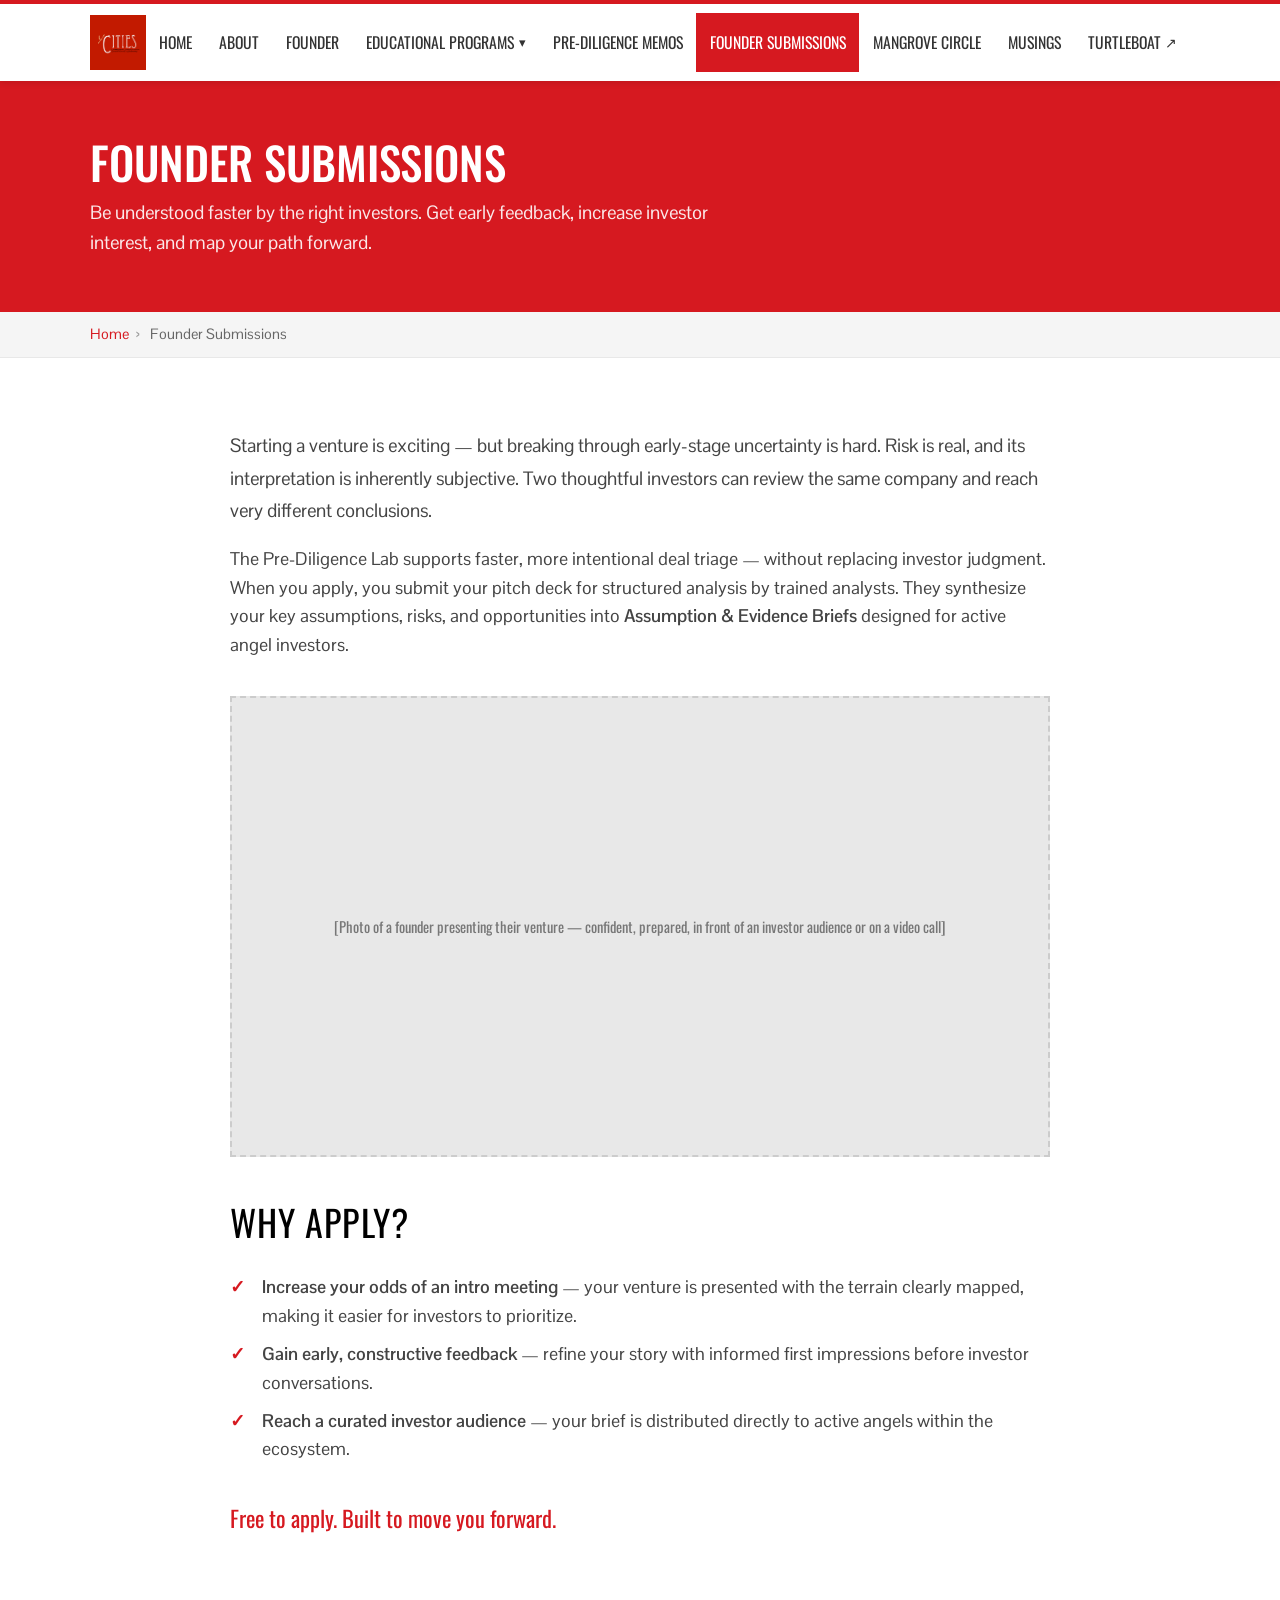
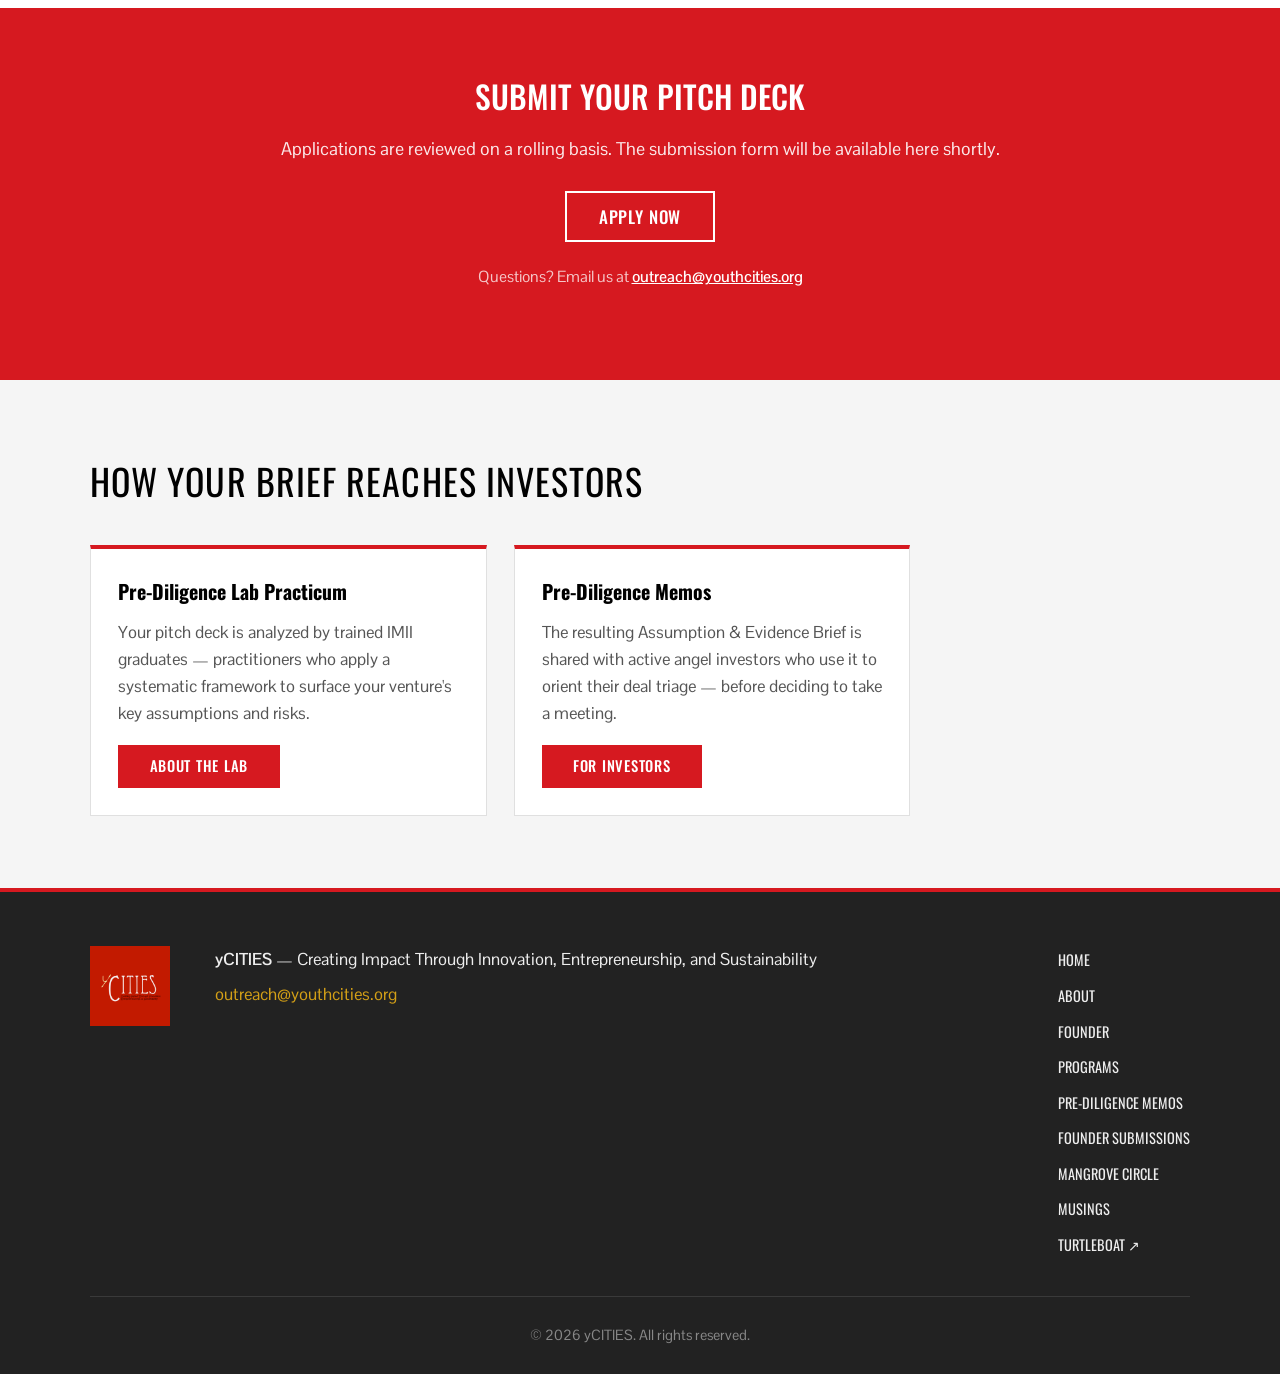
==== founder-submissions.html @ 15540f51 "Initial launch build of yCITIES static website - 12 HTML pages: Home, About, Founder, Programs overv" ====
<!DOCTYPE html>
<html lang="en">
<head>
  <meta charset="UTF-8">
  <meta name="viewport" content="width=device-width, initial-scale=1.0">
  <title>Founder Submissions — yCITIES</title>
  <meta name="description" content="Submit your pitch deck for structured analysis by trained analysts. Get early, constructive feedback and reach a curated investor audience — free to apply.">
  <meta property="og:title" content="Founder Submissions — yCITIES Pre-Diligence Lab">
  <meta property="og:description" content="Increase your odds of an intro meeting. Gain early feedback. Reach active angels — free to apply.">
  <meta property="og:type" content="website">
  <link rel="canonical" href="https://youthcities.org/founder-submissions.html">
  <link rel="stylesheet" href="css/style.css">
</head>
<body>

  <a href="#main-content" class="skip-link">Skip to main content</a>

  <!-- ===== HEADER ===== -->
  <header class="site-header">
    <div class="container header-inner">
      <a href="index.html" class="logo-link" aria-label="yCITIES — Return to homepage">
        <img src="images/yCITIES-logo.png" alt="yCITIES logo" class="logo">
      </a>
      <button class="nav-toggle" aria-expanded="false" aria-controls="main-nav" aria-label="Toggle navigation menu">
        <span class="hamburger" aria-hidden="true"></span>
      </button>
      <nav id="main-nav" class="main-nav" aria-label="Main navigation">
        <ul class="nav-list">
          <li><a href="index.html">Home</a></li>
          <li><a href="about.html">About</a></li>
          <li><a href="founder.html">Founder</a></li>
          <li class="has-dropdown">
            <a href="programs.html" aria-haspopup="true" aria-expanded="false">Educational Programs <span class="arrow" aria-hidden="true">▾</span></a>
            <ul class="dropdown" role="menu" aria-label="Educational Programs submenu">
              <li class="dropdown-group-label" aria-hidden="true">Emerging &amp; Established Professionals</li>
              <li role="none"><a href="imii.html" role="menuitem">Inside the Mind of an Investor Intensive</a></li>
              <li role="none"><a href="pre-diligence-lab.html" role="menuitem">Pre-Diligence Lab Practicum</a></li>
              <li class="dropdown-group-label" aria-hidden="true">Middle and High School Kids</li>
              <li role="none"><a href="fundingiq.html" role="menuitem">FundingIQ Intensive</a></li>
              <li role="none"><a href="youth-venture-mentoring.html" role="menuitem">Youth Venture Mentoring Network</a></li>
            </ul>
          </li>
          <li><a href="pre-diligence-memos.html">Pre-Diligence Memos</a></li>
          <li class="active"><a href="founder-submissions.html" aria-current="page">Founder Submissions</a></li>
          <li><a href="mangrove-circle.html">Mangrove Circle</a></li>
          <li><a href="musings.html">Musings</a></li>
          <li><a href="https://ycities-turtleboat.vercel.app" target="_blank" rel="noopener noreferrer">Turtleboat <span class="ext-icon" aria-label="(opens in new tab)">↗</span></a></li>
        </ul>
      </nav>
    </div>
  </header>

  <!-- ===== MAIN ===== -->
  <main id="main-content">

    <!-- Page Hero -->
    <div class="page-hero">
      <div class="container">
        <h1>Founder Submissions</h1>
        <p class="subtitle">Be understood faster by the right investors. Get early feedback, increase investor interest, and map your path forward.</p>
      </div>
    </div>

    <!-- Breadcrumb -->
    <div class="breadcrumb">
      <div class="container">
        <a href="index.html">Home</a><span aria-hidden="true">›</span> Founder Submissions
      </div>
    </div>

    <!-- Content -->
    <section class="section-white">
      <div class="container program-content">

        <p style="font-size:1.05rem; line-height:1.7;">Starting a venture is exciting — but breaking through early-stage uncertainty is hard. Risk is real, and its interpretation is inherently subjective. Two thoughtful investors can review the same company and reach very different conclusions.</p>

        <p>The Pre-Diligence Lab supports faster, more intentional deal triage — without replacing investor judgment. When you apply, you submit your pitch deck for structured analysis by trained analysts. They synthesize your key assumptions, risks, and opportunities into <strong>Assumption &amp; Evidence Briefs</strong> designed for active angel investors.</p>

        <div aria-hidden="true" style="margin:2rem 0;">
          <div class="img-placeholder">
            [Photo of a founder presenting their venture — confident, prepared, in front of an investor audience or on a video call]
          </div>
        </div>

        <h2 class="section-heading">Why Apply?</h2>
        <ul class="check-list" style="margin:0.75rem 0 2rem;">
          <li><strong>Increase your odds of an intro meeting</strong> — your venture is presented with the terrain clearly mapped, making it easier for investors to prioritize.</li>
          <li><strong>Gain early, constructive feedback</strong> — refine your story with informed first impressions before investor conversations.</li>
          <li><strong>Reach a curated investor audience</strong> — your brief is distributed directly to active angels within the ecosystem.</li>
        </ul>

        <p style="font-family:'Oswald',sans-serif; font-size:1.25rem; color:#d61920; font-weight:400;">
          Free to apply. Built to move you forward.
        </p>

      </div>
    </section>

    <!-- CTA -->
    <div class="cta-band">
      <div class="container">
        <h2>Submit Your Pitch Deck</h2>
        <p>Applications are reviewed on a rolling basis. The submission form will be available here shortly.</p>
        <a href="#"
           class="btn btn-outline-white"
           aria-label="Submit your pitch deck (application form coming soon)">
          Apply Now
        </a>
        <p style="margin-top:1.25rem; font-size:0.875rem; color:rgba(255,255,255,0.75);">
          Questions? Email us at <a href="mailto:outreach@youthcities.org" style="color:#fff; font-weight:600;">outreach@youthcities.org</a>
        </p>
      </div>
    </div>

    <!-- Related -->
    <section class="section-gray">
      <div class="container">
        <h2 class="section-heading">How Your Brief Reaches Investors</h2>
        <div class="card-grid" style="max-width:820px;">
          <article class="card">
            <h3>Pre-Diligence Lab Practicum</h3>
            <p>Your pitch deck is analyzed by trained IMII graduates — practitioners who apply a systematic framework to surface your venture's key assumptions and risks.</p>
            <a href="pre-diligence-lab.html" class="btn btn-primary">About the Lab</a>
          </article>
          <article class="card">
            <h3>Pre-Diligence Memos</h3>
            <p>The resulting Assumption &amp; Evidence Brief is shared with active angel investors who use it to orient their deal triage — before deciding to take a meeting.</p>
            <a href="pre-diligence-memos.html" class="btn btn-primary">For Investors</a>
          </article>
        </div>
      </div>
    </section>

  </main>

  <!-- ===== FOOTER ===== -->
  <footer class="site-footer">
    <div class="container">
      <div class="footer-inner">
        <div class="footer-logo">
          <a href="index.html" aria-label="yCITIES homepage">
            <img src="images/yCITIES-logo.png" alt="yCITIES" width="80">
          </a>
        </div>
        <div class="footer-content">
          <p><strong>yCITIES</strong> — Creating Impact Through Innovation, Entrepreneurship, and Sustainability</p>
          <p><a href="mailto:outreach@youthcities.org" class="footer-email">outreach@youthcities.org</a></p>
        </div>
        <nav class="footer-nav" aria-label="Footer navigation">
          <ul>
            <li><a href="index.html">Home</a></li>
            <li><a href="about.html">About</a></li>
            <li><a href="founder.html">Founder</a></li>
            <li><a href="programs.html">Programs</a></li>
            <li><a href="pre-diligence-memos.html">Pre-Diligence Memos</a></li>
            <li><a href="founder-submissions.html">Founder Submissions</a></li>
            <li><a href="mangrove-circle.html">Mangrove Circle</a></li>
            <li><a href="musings.html">Musings</a></li>
            <li><a href="https://ycities-turtleboat.vercel.app" target="_blank" rel="noopener noreferrer">Turtleboat ↗</a></li>
          </ul>
        </nav>
      </div>
      <p class="footer-copy">&copy; 2026 yCITIES. All rights reserved.</p>
    </div>
  </footer>

  <script src="js/main.js"></script>
</body>
</html>
---- css/style.css ----
/* ============================================================
   yCITIES — Global Stylesheet
   Fonts: Oswald (headings/nav) + Pontano Sans (body)
   Primary red: #d61920 | Golden accent: #D4A017
   Body text: #444444 | Headings: #000000
   ============================================================ */

@import url('https://fonts.googleapis.com/css2?family=Oswald:wght@400;500;600&family=Pontano+Sans&display=swap');

/* ---- Reset & Base ----------------------------------------- */
*, *::before, *::after { box-sizing: border-box; margin: 0; padding: 0; }

html { scroll-behavior: smooth; font-size: 18px; }

body {
  font-family: 'Pontano Sans', Arial, sans-serif;
  font-size: 1rem;
  line-height: 1.6;
  color: #444444;
  background: #ffffff;
}

img { max-width: 100%; height: auto; display: block; }

ul { list-style: none; }

a { color: #d61920; text-decoration: underline; }
a:hover, a:focus { color: #aa1218; }

/* ---- Accessibility ---------------------------------------- */
.skip-link {
  position: absolute;
  top: -100%;
  left: 0;
  background: #d61920;
  color: #fff;
  padding: 0.5rem 1rem;
  font-family: 'Oswald', sans-serif;
  font-size: 0.875rem;
  text-transform: uppercase;
  text-decoration: none;
  z-index: 9999;
}
.skip-link:focus { top: 0; }

a:focus-visible,
button:focus-visible {
  outline: 3px solid #D4A017;
  outline-offset: 2px;
}

/* ---- Layout ----------------------------------------------- */
.container { width: 90%; max-width: 1100px; margin: 0 auto; }

/* ---- Header ----------------------------------------------- */
.site-header {
  position: sticky;
  top: 0;
  z-index: 1000;
  background: #fff;
  border-top: 4px solid #d61920;
  box-shadow: 0 2px 6px rgba(0,0,0,0.1);
}

.header-inner {
  display: flex;
  align-items: center;
  justify-content: space-between;
  padding: 0.5rem 0;
}

.logo-link { display: flex; align-items: center; text-decoration: none; }
.logo { width: 100px; height: auto; }

/* ---- Hamburger -------------------------------------------- */
.nav-toggle {
  display: none;
  background: none;
  border: none;
  cursor: pointer;
  padding: 0.5rem;
  color: #333;
}

.hamburger,
.hamburger::before,
.hamburger::after {
  display: block;
  width: 24px;
  height: 2px;
  background: #333333;
  transition: transform 0.3s, background 0.3s;
}
.hamburger { position: relative; }
.hamburger::before,
.hamburger::after { content: ''; position: absolute; left: 0; }
.hamburger::before { top: -7px; }
.hamburger::after  { top:  7px; }

.nav-toggle[aria-expanded="true"] .hamburger { background: transparent; }
.nav-toggle[aria-expanded="true"] .hamburger::before { transform: rotate(45deg)  translate(5px,  5px); }
.nav-toggle[aria-expanded="true"] .hamburger::after  { transform: rotate(-45deg) translate(5px, -5px); }

/* ---- Main Nav --------------------------------------------- */
.main-nav .nav-list {
  display: flex;
  align-items: center;
}

.main-nav .nav-list > li > a {
  display: flex;
  align-items: center;
  padding: 0.5rem 0.75rem;
  font-family: 'Oswald', sans-serif;
  font-size: 0.875rem;
  font-weight: 400;
  text-transform: uppercase;
  text-decoration: none;
  color: #333333;
  line-height: 2.6;
  white-space: nowrap;
  transition: background 0.2s, color 0.2s;
}

.main-nav .nav-list > li > a:hover,
.main-nav .nav-list > li > a:focus,
.main-nav .nav-list > li.active > a {
  background: #d61920;
  color: #fff;
  text-decoration: none;
}

.arrow {
  margin-left: 0.25rem;
  font-size: 0.7rem;
  transition: transform 0.2s;
}
.has-dropdown:hover .arrow { transform: rotate(180deg); }

.ext-icon { font-size: 0.75rem; margin-left: 0.2rem; }

/* ---- Dropdown --------------------------------------------- */
.has-dropdown { position: relative; }

.dropdown {
  display: none;
  position: absolute;
  top: 100%;
  left: 0;
  background: #fff;
  border-top: 3px solid #d61920;
  box-shadow: 0 4px 12px rgba(0,0,0,0.15);
  min-width: 280px;
  z-index: 500;
  padding: 0.5rem 0;
}

.has-dropdown:hover .dropdown,
.has-dropdown:focus-within .dropdown { display: block; }

.dropdown-group-label {
  display: block;
  padding: 0.6rem 1rem 0.2rem;
  font-family: 'Oswald', sans-serif;
  font-size: 0.7rem;
  font-weight: 500;
  text-transform: uppercase;
  color: #D4A017;
  letter-spacing: 0.07em;
}
.dropdown-group-label:not(:first-child) {
  border-top: 1px solid #eee;
  margin-top: 0.25rem;
  padding-top: 0.75rem;
}

.dropdown li a {
  display: block;
  padding: 0.4rem 1rem 0.4rem 1.5rem;
  font-family: 'Oswald', sans-serif;
  font-size: 0.8125rem;
  text-transform: none;
  text-decoration: none;
  color: #333333;
  transition: background 0.2s, color 0.2s;
}
.dropdown li a:hover,
.dropdown li a:focus {
  background: #d61920;
  color: #fff;
  text-decoration: none;
}

/* ---- Hero (Home) ------------------------------------------ */
.hero {
  position: relative;
  min-height: 540px;
  background-image: url('../images/herobanner.png');
  background-size: cover;
  background-position: center;
  display: flex;
  align-items: center;
  justify-content: center;
}
.hero::before {
  content: '';
  position: absolute;
  inset: 0;
  background: rgba(0,0,0,0.45);
}

.hero-card {
  position: relative;
  z-index: 1;
  background: #d61920;
  color: #fff;
  text-align: center;
  padding: 2.25rem 3rem;
  max-width: 580px;
  width: 90%;
}
.hero-card h1 {
  font-family: 'Oswald', sans-serif;
  font-size: 3.75rem;
  font-weight: 600;
  letter-spacing: 0.06em;
  color: #fff;
  text-transform: uppercase;
  line-height: 1.05;
  margin-bottom: 0.75rem;
}
.hero-tagline {
  font-size: 1.15rem;
  line-height: 1.5;
  margin-bottom: 1.5rem;
  color: #fff;
}

/* ---- Buttons ---------------------------------------------- */
.btn {
  display: inline-block;
  padding: 0.65rem 1.75rem;
  font-family: 'Oswald', sans-serif;
  font-size: 0.9375rem;
  font-weight: 500;
  text-transform: uppercase;
  text-decoration: none;
  letter-spacing: 0.05em;
  border: none;
  cursor: pointer;
  transition: background 0.2s, color 0.2s;
  line-height: 1.4;
}

.btn-primary { background: #d61920; color: #fff; }
.btn-primary:hover, .btn-primary:focus { background: #aa1218; color: #fff; text-decoration: none; }

.btn-outline { background: transparent; color: #d61920; border: 2px solid #d61920; }
.btn-outline:hover, .btn-outline:focus { background: #d61920; color: #fff; text-decoration: none; }

.btn-outline-white { background: transparent; color: #fff; border: 2px solid #fff; }
.btn-outline-white:hover, .btn-outline-white:focus { background: #fff; color: #d61920; text-decoration: none; }

.btn-paypal {
  background: #0070ba;
  color: #fff;
  display: inline-flex;
  align-items: center;
  gap: 0.5rem;
}
.btn-paypal:hover, .btn-paypal:focus { background: #005ea6; color: #fff; text-decoration: none; }

/* ---- Sections --------------------------------------------- */
section { padding: 4rem 0; }
.section-white { background: #ffffff; }
.section-gray  { background: #F5F5F5; }
.section-dark  { background: #222222; color: #EEEEEE; }

.section-heading {
  font-family: 'Oswald', sans-serif;
  font-size: 2rem;
  font-weight: 400;
  color: #000000;
  text-transform: uppercase;
  margin-bottom: 1.25rem;
  letter-spacing: 0.03em;
}
.section-dark .section-heading { color: #fff; }

.section-subheading {
  font-family: 'Oswald', sans-serif;
  font-size: 1.35rem;
  font-weight: 400;
  color: #000000;
  margin-bottom: 0.75rem;
  margin-top: 2rem;
}
.section-subheading:first-child { margin-top: 0; }

p { margin-bottom: 1rem; }
p:last-child { margin-bottom: 0; }

/* ---- Page Hero (interior pages) --------------------------- */
.page-hero {
  background: #d61920;
  color: #fff;
  padding: 3rem 0;
}
.page-hero h1 {
  font-family: 'Oswald', sans-serif;
  font-size: 2.5rem;
  font-weight: 500;
  text-transform: uppercase;
  color: #fff;
  line-height: 1.2;
}
.page-hero .subtitle {
  font-size: 1.05rem;
  margin-top: 0.5rem;
  color: rgba(255,255,255,0.9);
  max-width: 680px;
}

/* ---- Cards ------------------------------------------------ */
.card-grid {
  display: grid;
  grid-template-columns: repeat(auto-fit, minmax(260px, 1fr));
  gap: 1.5rem;
  margin-top: 2rem;
}

.card {
  background: #fff;
  border: 1px solid #e0e0e0;
  border-top: 4px solid #d61920;
  padding: 1.5rem;
  display: flex;
  flex-direction: column;
}
.card h3 {
  font-family: 'Oswald', sans-serif;
  font-size: 1.1rem;
  color: #000;
  margin-bottom: 0.6rem;
}
.card p { flex: 1; font-size: 0.9375rem; color: #555; margin-bottom: 1rem; }
.card .btn { align-self: flex-start; font-size: 0.8125rem; }

.audience-badge {
  display: inline-block;
  background: #D4A017;
  color: #111111;
  font-family: 'Oswald', sans-serif;
  font-size: 0.7rem;
  font-weight: 500;
  text-transform: uppercase;
  letter-spacing: 0.06em;
  padding: 0.2rem 0.6rem;
  margin-bottom: 0.6rem;
}
.audience-badge.youth { background: #333333; color: #fff; }

/* ---- Two-column layouts ----------------------------------- */
.two-col {
  display: grid;
  grid-template-columns: 1fr 1fr;
  gap: 3rem;
  align-items: start;
}
.two-col-60-40 {
  display: grid;
  grid-template-columns: 3fr 2fr;
  gap: 3rem;
  align-items: start;
}
.founder-layout {
  display: grid;
  grid-template-columns: 260px 1fr;
  gap: 2.5rem;
  align-items: start;
}

.founder-photo-placeholder {
  width: 100%;
  aspect-ratio: 3/4;
  background: #f0f0f0;
  border: 4px solid #d61920;
  display: flex;
  align-items: center;
  justify-content: center;
  flex-direction: column;
  color: #888;
  font-family: 'Oswald', sans-serif;
  font-size: 0.8125rem;
  text-align: center;
  padding: 1rem;
}

/* ---- Lists ------------------------------------------------ */
.content-list {
  list-style: disc;
  padding-left: 1.5rem;
  margin-bottom: 1rem;
}
.content-list li { margin-bottom: 0.5rem; }

.check-list { list-style: none; padding: 0; }
.check-list li {
  padding-left: 1.75rem;
  position: relative;
  margin-bottom: 0.5rem;
}
.check-list li::before {
  content: '✓';
  position: absolute;
  left: 0;
  color: #d61920;
  font-weight: bold;
}

/* ---- Info / Prerequisite Boxes ---------------------------- */
.info-box {
  background: #f5f5f5;
  border-left: 4px solid #d61920;
  padding: 1rem 1.25rem;
  margin: 1.5rem 0;
  font-size: 0.9375rem;
}
.info-box strong {
  font-family: 'Oswald', sans-serif;
  font-size: 0.8rem;
  text-transform: uppercase;
  letter-spacing: 0.06em;
  display: block;
  margin-bottom: 0.3rem;
  color: #d61920;
}

.note-box {
  background: #fffbf0;
  border-left: 4px solid #D4A017;
  padding: 1rem 1.25rem;
  margin: 1.5rem 0;
  font-size: 0.9375rem;
}
.note-box strong {
  font-family: 'Oswald', sans-serif;
  font-size: 0.8rem;
  text-transform: uppercase;
  letter-spacing: 0.06em;
  display: block;
  margin-bottom: 0.3rem;
  color: #b88a0e;
}

/* ---- CTA Band --------------------------------------------- */
.cta-band {
  background: #d61920;
  color: #fff;
  padding: 3.5rem 0;
  text-align: center;
}
.cta-band h2 {
  font-family: 'Oswald', sans-serif;
  font-size: 1.75rem;
  font-weight: 500;
  color: #fff;
  text-transform: uppercase;
  margin-bottom: 0.75rem;
}
.cta-band p { font-size: 1rem; color: rgba(255,255,255,0.9); margin-bottom: 1.5rem; }

.payment-buttons {
  display: flex;
  gap: 1rem;
  flex-wrap: wrap;
  justify-content: center;
  margin-top: 1rem;
}

/* ---- Image Placeholder ------------------------------------ */
.img-placeholder {
  width: 100%;
  aspect-ratio: 16/9;
  background: #e8e8e8;
  display: flex;
  align-items: center;
  justify-content: center;
  color: #777;
  font-family: 'Oswald', sans-serif;
  font-size: 0.8125rem;
  text-align: center;
  padding: 1.5rem;
  border: 2px dashed #ccc;
  line-height: 1.5;
}

/* ---- Mission Quote ---------------------------------------- */
.mission-statement {
  font-family: 'Oswald', sans-serif;
  font-size: 1.4rem;
  font-weight: 400;
  color: #d61920;
  line-height: 1.45;
  border-left: 5px solid #D4A017;
  padding: 1rem 1.5rem;
  margin-bottom: 2rem;
  background: #fafafa;
}

/* ---- Breadcrumb ------------------------------------------- */
.breadcrumb {
  padding: 0.6rem 0;
  background: #f5f5f5;
  font-size: 0.8125rem;
  color: #666;
  border-bottom: 1px solid #e8e8e8;
}
.breadcrumb a { color: #d61920; text-decoration: none; }
.breadcrumb a:hover { text-decoration: underline; }
.breadcrumb span { margin: 0 0.4rem; color: #999; }

/* ---- Program Page Layout ---------------------------------- */
.program-content { max-width: 820px; }

/* ---- Footer ----------------------------------------------- */
.site-footer {
  background: #222222;
  color: #EEEEEE;
  border-top: 4px solid #d61920;
  padding: 3rem 0 1.5rem;
}

.footer-inner {
  display: grid;
  grid-template-columns: auto 1fr auto;
  gap: 2.5rem;
  align-items: start;
  margin-bottom: 2rem;
}

.site-footer a { color: #EEEEEE; text-decoration: none; }
.site-footer a:hover, .site-footer a:focus { color: #D4A017; text-decoration: underline; }

.footer-content p { font-size: 0.9375rem; margin-bottom: 0.4rem; }
.footer-content .footer-email { color: #D4A017; }
.footer-content .footer-email:hover { color: #fff; }

.footer-nav ul { display: flex; flex-direction: column; gap: 0.375rem; }
.footer-nav a {
  font-family: 'Oswald', sans-serif;
  font-size: 0.8rem;
  text-transform: uppercase;
}

.footer-copy {
  text-align: center;
  font-size: 0.8rem;
  color: #888;
  border-top: 1px solid #3a3a3a;
  padding-top: 1.5rem;
}

/* ---- Responsive ------------------------------------------- */
@media (max-width: 1000px) {
  .nav-toggle { display: block; }

  .main-nav {
    display: none;
    position: absolute;
    top: 100%;
    left: 0;
    right: 0;
    background: #d61920;
    z-index: 999;
    max-height: 85vh;
    overflow-y: auto;
    box-shadow: 0 4px 12px rgba(0,0,0,0.25);
  }
  .main-nav.open { display: block; }

  .main-nav .nav-list {
    flex-direction: column;
    align-items: stretch;
  }
  .main-nav .nav-list > li > a {
    color: #fff;
    padding: 0.8rem 1.25rem;
    line-height: 1.4;
    border-bottom: 1px solid rgba(255,255,255,0.15);
  }
  .main-nav .nav-list > li > a:hover,
  .main-nav .nav-list > li > a:focus {
    background: rgba(0,0,0,0.2);
    color: #fff;
  }
  .main-nav .nav-list > li.active > a {
    background: rgba(0,0,0,0.3);
    color: #fff;
  }

  .has-dropdown { position: static; }

  .dropdown {
    position: static;
    display: none;
    box-shadow: none;
    border-top: none;
    background: rgba(0,0,0,0.18);
    padding: 0;
  }
  .dropdown.open { display: block; }

  .dropdown-group-label {
    color: #D4A017;
    padding: 0.6rem 1.25rem 0.2rem 2rem;
  }
  .dropdown-group-label:not(:first-child) {
    border-top: 1px solid rgba(255,255,255,0.1);
  }
  .dropdown li a {
    color: #fff;
    padding: 0.5rem 1.25rem 0.5rem 2.5rem;
  }
  .dropdown li a:hover,
  .dropdown li a:focus { background: rgba(0,0,0,0.2); color: #fff; }
}

@media (max-width: 768px) {
  html { font-size: 16px; }

  .hero { min-height: 380px; }
  .hero-card { padding: 1.75rem 1.5rem; }
  .hero-card h1 { font-size: 2.75rem; }

  .two-col,
  .two-col-60-40,
  .founder-layout { grid-template-columns: 1fr; gap: 2rem; }

  .founder-photo-placeholder { aspect-ratio: 4/3; max-height: 260px; }

  .footer-inner { grid-template-columns: 1fr; gap: 1.5rem; }

  .section-heading { font-size: 1.65rem; }
  .page-hero h1 { font-size: 1.9rem; }
  .page-hero { padding: 2.25rem 0; }

  section { padding: 3rem 0; }
}

@media (max-width: 480px) {
  .hero-card h1 { font-size: 2.25rem; }
  .card-grid { grid-template-columns: 1fr; }
}
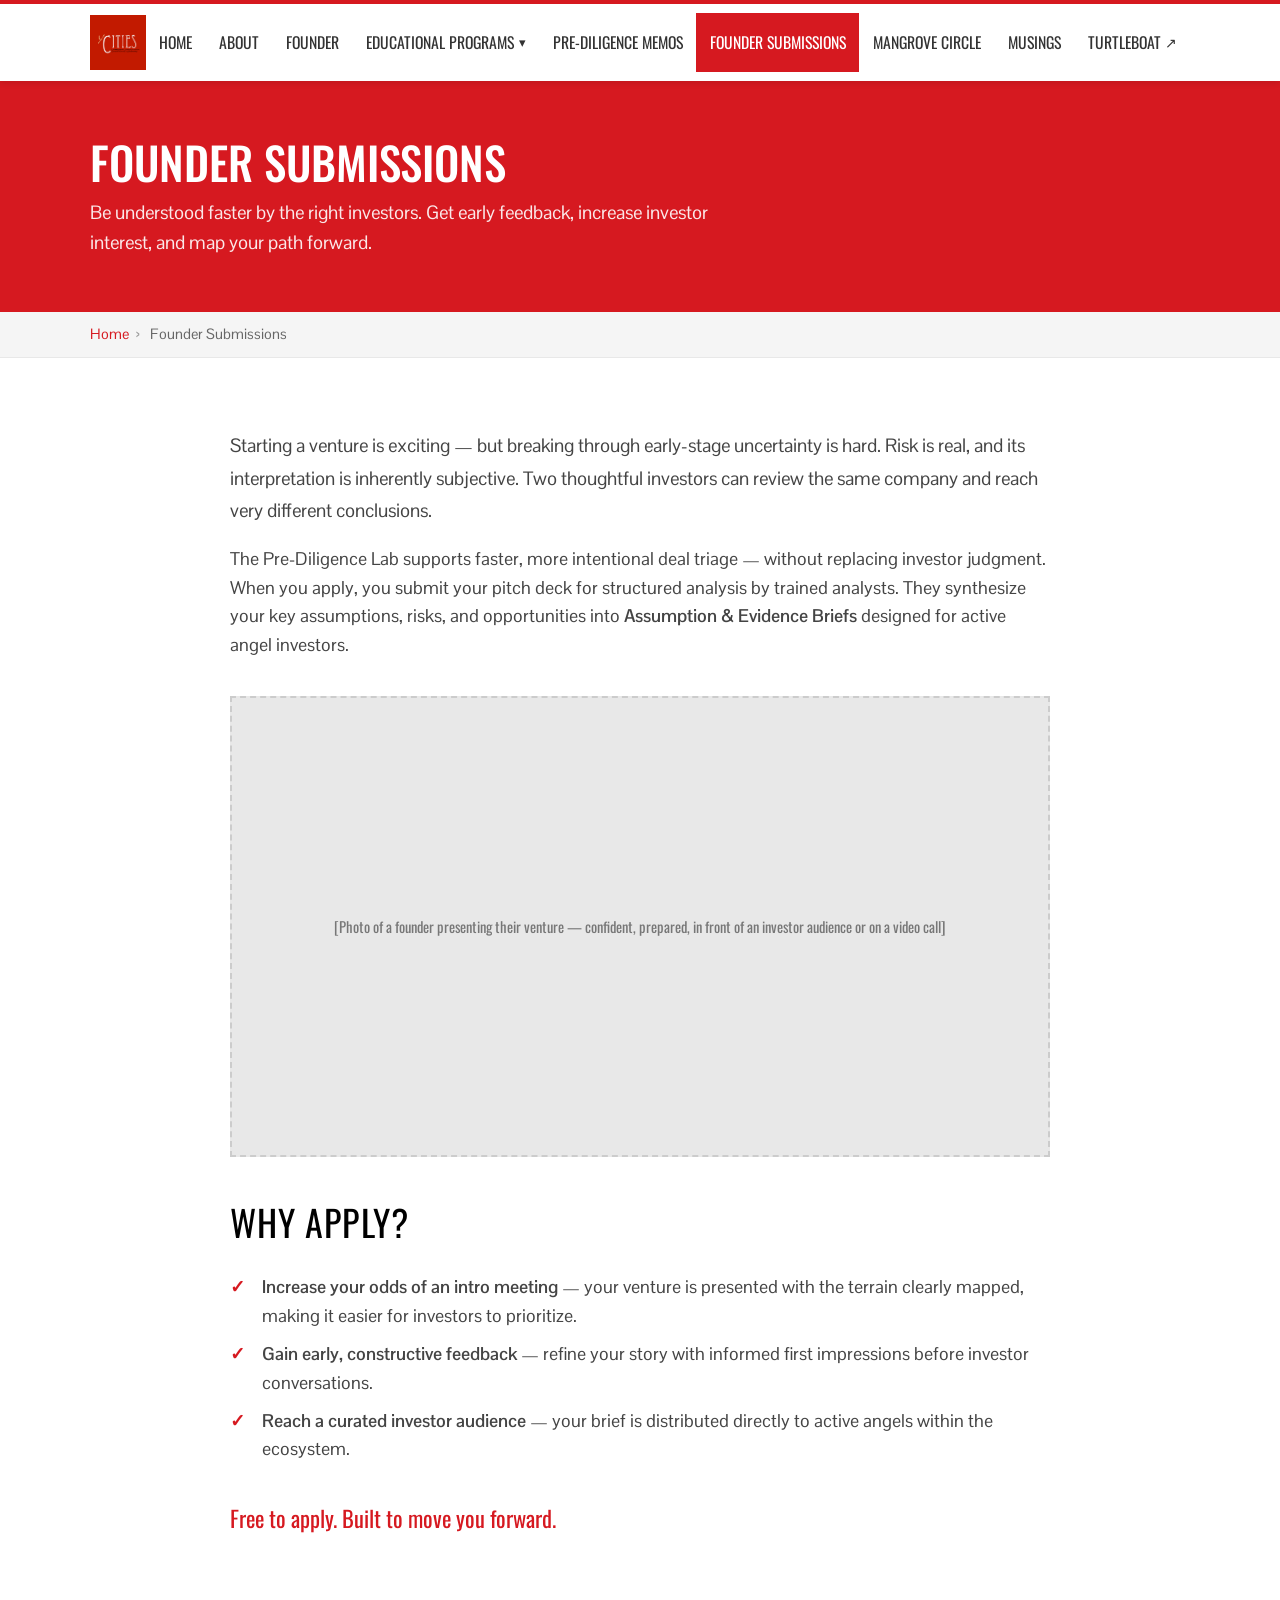
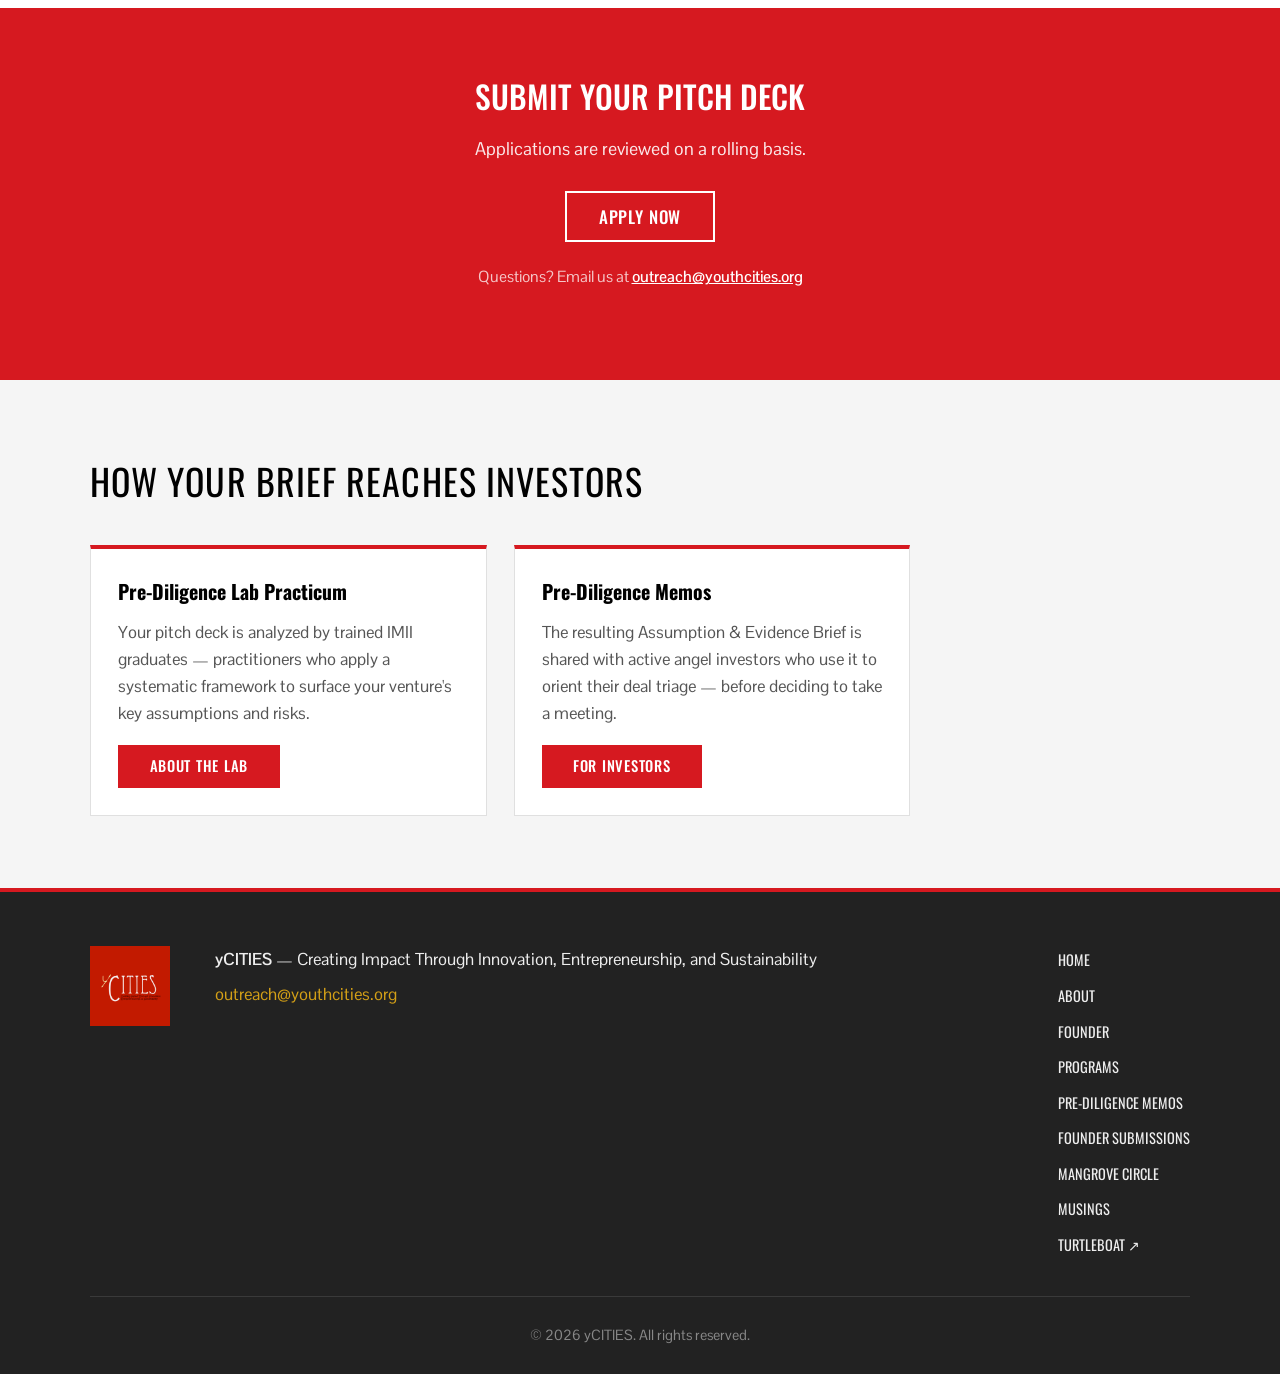
==== commit 256f5b8e: "added form links to founder submission and prediligence memos" ====
--- a/founder-submissions.html
+++ b/founder-submissions.html
@@ -100,10 +100,10 @@
     <div class="cta-band">
       <div class="container">
         <h2>Submit Your Pitch Deck</h2>
-        <p>Applications are reviewed on a rolling basis. The submission form will be available here shortly.</p>
-        <a href="#"
+        <p>Applications are reviewed on a rolling basis.</p>
+        <a href="https://forms.gle/Eep6BoZi35iPngeW6"
            class="btn btn-outline-white"
-           aria-label="Submit your pitch deck (application form coming soon)">
+           aria-label="Submit your pitch deck">
           Apply Now
         </a>
         <p style="margin-top:1.25rem; font-size:0.875rem; color:rgba(255,255,255,0.75);">
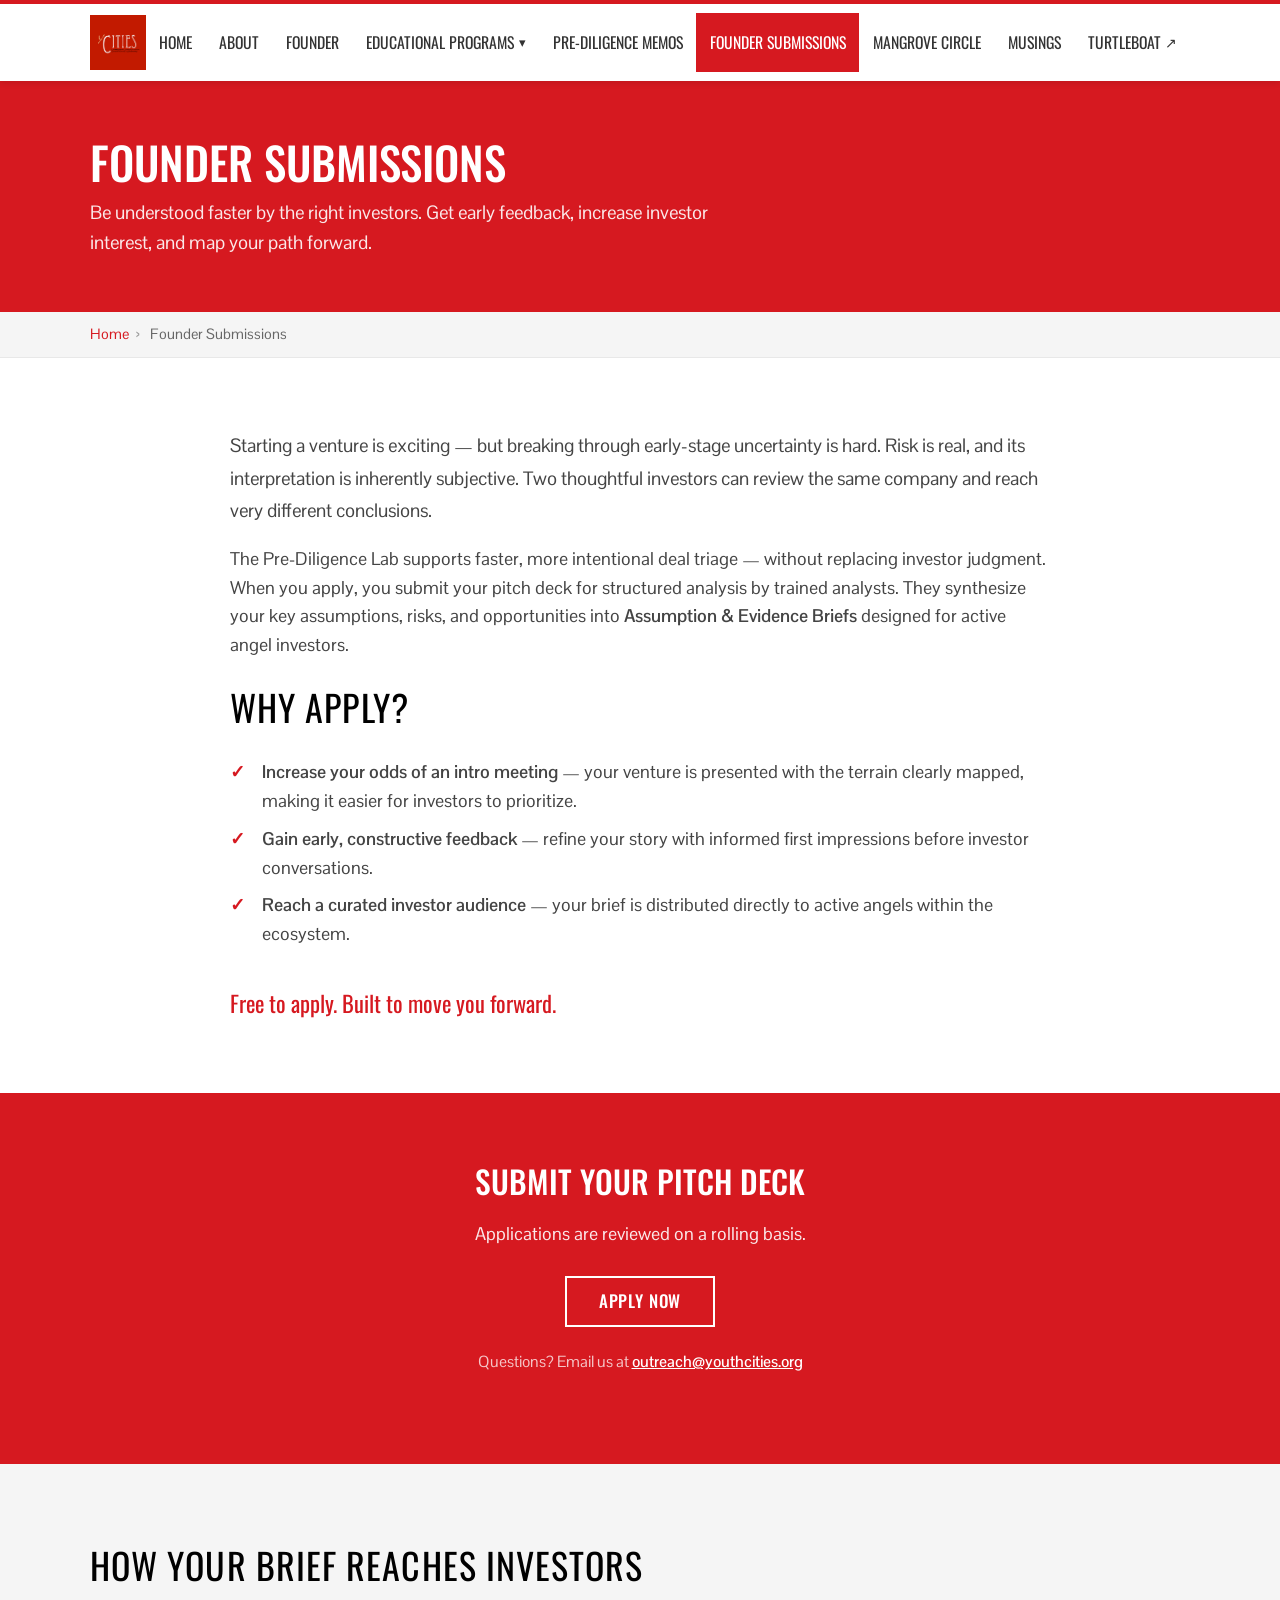
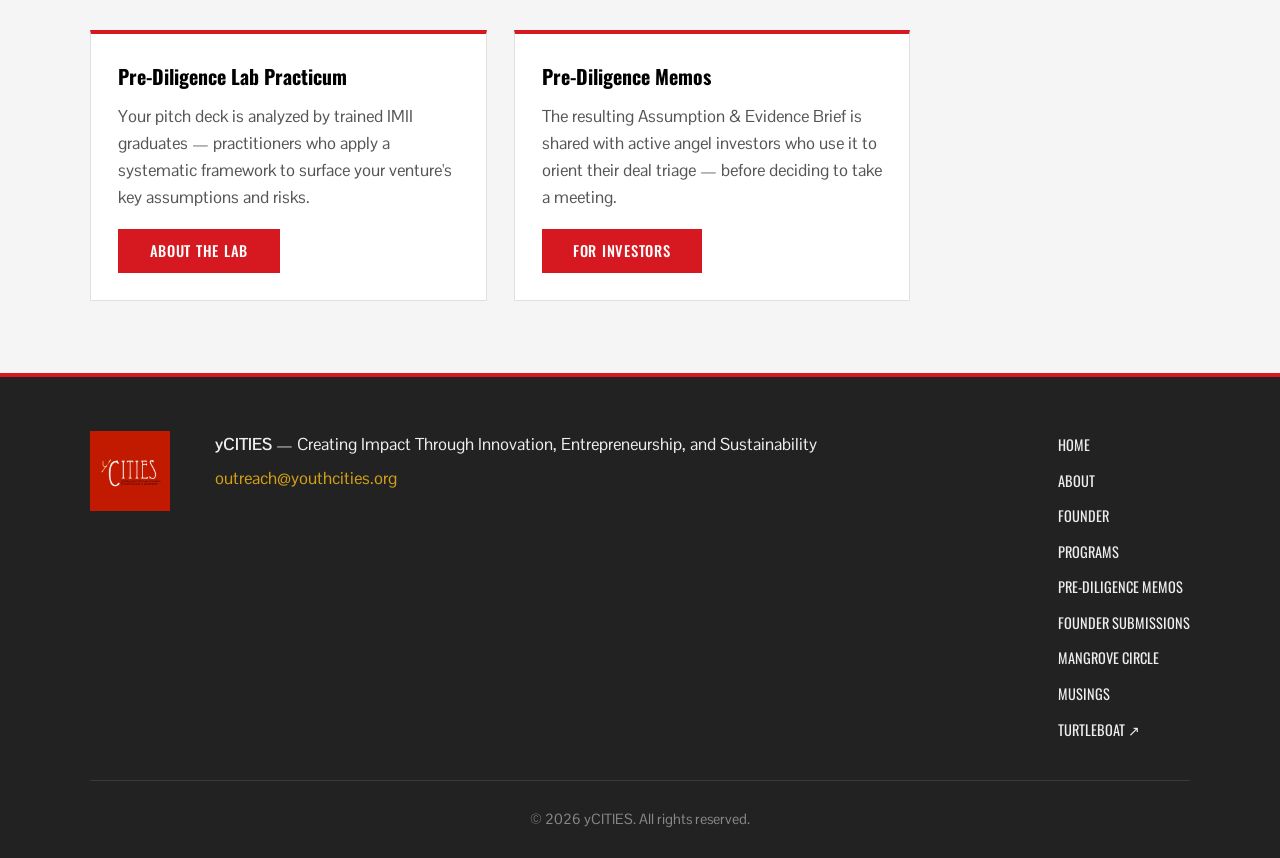
==== commit efafbe61: "Add images and update content across site pages - Add new images: home-facesofinnovation.jpg, mangro" ====
--- a/founder-submissions.html
+++ b/founder-submissions.html
@@ -76,11 +76,11 @@
 
         <p>The Pre-Diligence Lab supports faster, more intentional deal triage — without replacing investor judgment. When you apply, you submit your pitch deck for structured analysis by trained analysts. They synthesize your key assumptions, risks, and opportunities into <strong>Assumption &amp; Evidence Briefs</strong> designed for active angel investors.</p>
 
-        <div aria-hidden="true" style="margin:2rem 0;">
+       <!--  <div aria-hidden="true" style="margin:2rem 0;">
           <div class="img-placeholder">
             [Photo of a founder presenting their venture — confident, prepared, in front of an investor audience or on a video call]
           </div>
-        </div>
+        </div> -->
 
         <h2 class="section-heading">Why Apply?</h2>
         <ul class="check-list" style="margin:0.75rem 0 2rem;">
